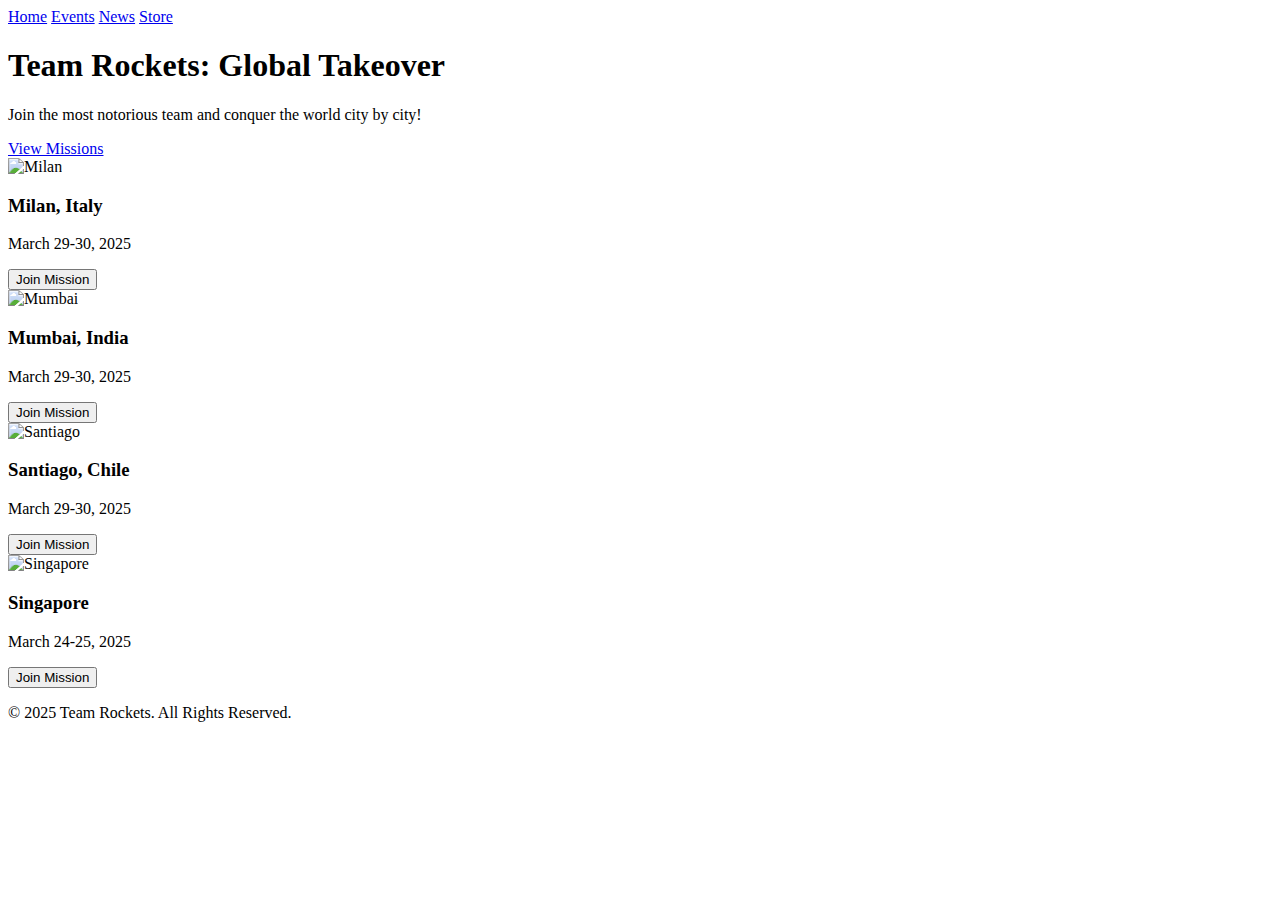
==== pages/Events/index.html @ 8e370ae1 "initial code" ====
<!DOCTYPE html>
<html lang="en">
<head>
    <meta charset="UTF-8">
    <meta name="viewport" content="width=device-width, initial-scale=1.0">
    <title>Team Rockets: Global Takeover Events</title>
    <link rel="stylesheet" href=".assets/event-style.css">
</head>
<body>

<header class="header">
    <nav class="nav">
        <a href="../../Home/index.html">Home</a>
        <a href="../News/index.html" class="active">Events</a>
        <a href="../Events.index.html">News</a>
        <a href="../Store/index.html">Store</a>
    </nav>
</header>

<section class="hero">
    <div class="hero-content">
        <h1>Team Rockets: Global Takeover</h1>
        <p>Join the most notorious team and conquer the world city by city!</p>
        <a href="#event-list" class="btn">View Missions</a>
    </div>
</section>

<section id="event-list" class="events">
    <div class="event-card" data-location="Milan, Italy">
        <img src="img/mewtwo.jpg" alt="Milan" class="event-img">
        <div class="event-info">
            <h3>Milan, Italy</h3>
            <p>March 29-30, 2025</p>
            <button class="btn">Join Mission</button>
        </div>
    </div>

    <div class="event-card" data-location="Mumbai, India">
        <img src="img/pikachu.jpg" alt="Mumbai" class="event-img">
        <div class="event-info">
            <h3>Mumbai, India</h3>
            <p>March 29-30, 2025</p>
            <button class="btn">Join Mission</button>
        </div>
    </div>

    <div class="event-card" data-location="Santiago, Chile">
        <img src="img/raikou.jpg" alt="Santiago" class="event-img">
        <div class="event-info">
            <h3>Santiago, Chile</h3>
            <p>March 29-30, 2025</p>
            <button class="btn">Join Mission</button>
        </div>
    </div>

    <div class="event-card" data-location="Singapore">
        <img src="img/charizard.jpg" alt="Singapore" class="event-img">
        <div class="event-info">
            <h3>Singapore</h3>
            <p>March 24-25, 2025</p>
            <button class="btn">Join Mission</button>
        </div>
    </div>
</section>

<footer class="footer">
    <p>© 2025 Team Rockets. All Rights Reserved.</p>
</footer>

<script src="assets/script.js"></script>
</body>
</html>
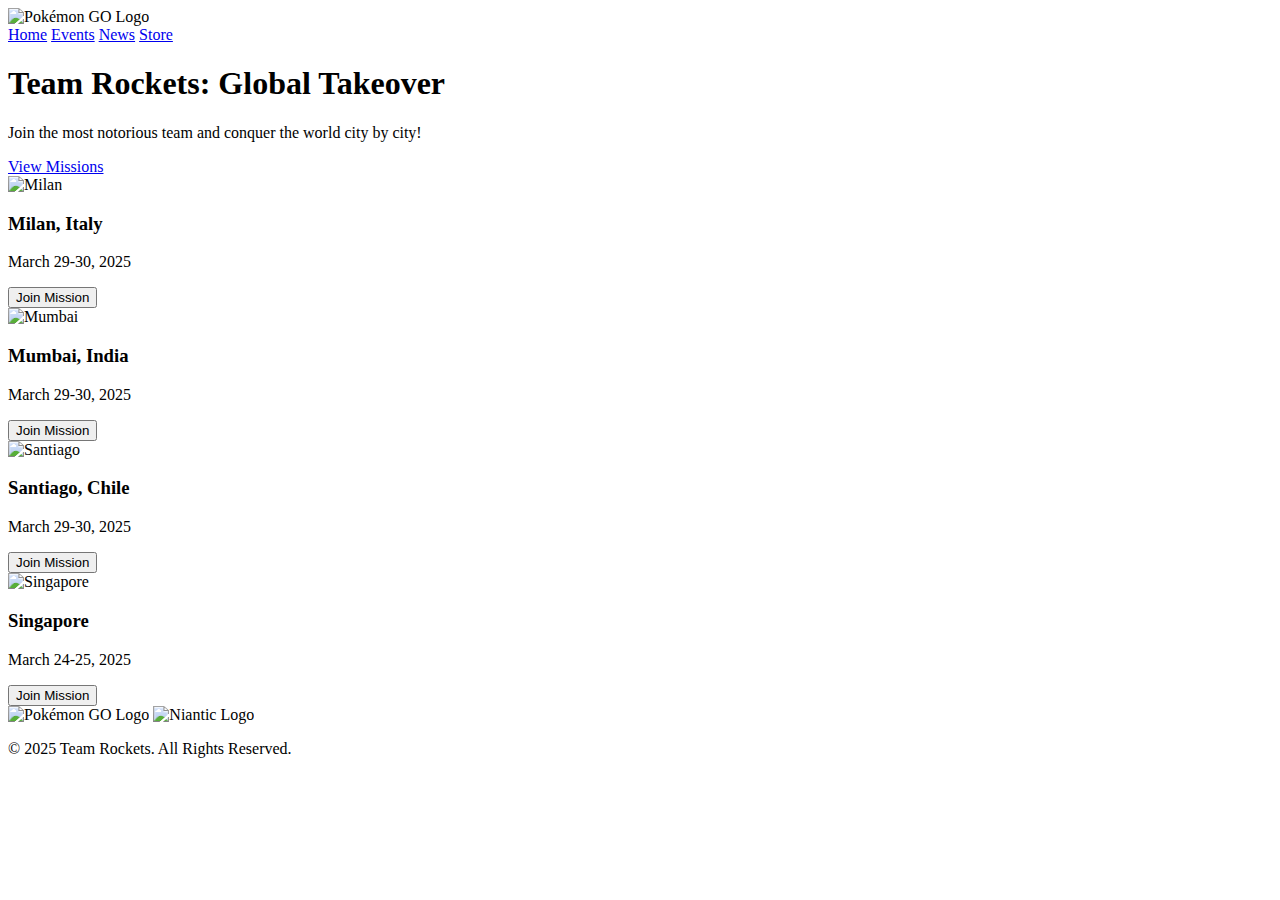
==== commit ff0379c6: "edited events page" ====
--- a/pages/Events/index.html
+++ b/pages/Events/index.html
@@ -3,18 +3,21 @@
 <head>
     <meta charset="UTF-8">
     <meta name="viewport" content="width=device-width, initial-scale=1.0">
-    <title>Team Rockets: Global Takeover Events</title>
-    <link rel="stylesheet" href=".assets/event-style.css">
+    <title>Team Rockets: Global Takeover</title>
+    <link rel="stylesheet" href="assets/event-style.css">
 </head>
 <body>
 
 <header class="header">
-    <nav class="nav">
-        <a href="../../Home/index.html">Home</a>
-        <a href="../News/index.html" class="active">Events</a>
-        <a href="../Events.index.html">News</a>
-        <a href="../Store/index.html">Store</a>
-    </nav>
+    <div class="logo-container">
+        <img src="assets/pokemon-go-logo.png" alt="Pokémon GO Logo" class="logo">
+        <nav class="nav">
+            <a href="../../Home/index.html">Home</a>
+            <a href="../News/index.html" class="active">Events</a>
+            <a href="../Events/index.html">News</a>
+            <a href="../Store/index.html">Store</a>
+        </nav>
+    </div>
 </header>
 
 <section class="hero">
@@ -27,7 +30,7 @@
 
 <section id="event-list" class="events">
     <div class="event-card" data-location="Milan, Italy">
-        <img src="img/mewtwo.jpg" alt="Milan" class="event-img">
+        <img src="assets/mewtwo.jpg" alt="Milan" class="event-img">
         <div class="event-info">
             <h3>Milan, Italy</h3>
             <p>March 29-30, 2025</p>
@@ -36,7 +39,7 @@
     </div>
 
     <div class="event-card" data-location="Mumbai, India">
-        <img src="img/pikachu.jpg" alt="Mumbai" class="event-img">
+        <img src="assets/pikachu.jpg" alt="Mumbai" class="event-img">
         <div class="event-info">
             <h3>Mumbai, India</h3>
             <p>March 29-30, 2025</p>
@@ -45,7 +48,7 @@
     </div>
 
     <div class="event-card" data-location="Santiago, Chile">
-        <img src="img/raikou.jpg" alt="Santiago" class="event-img">
+        <img src="assets/raikou.jpg" alt="Santiago" class="event-img">
         <div class="event-info">
             <h3>Santiago, Chile</h3>
             <p>March 29-30, 2025</p>
@@ -54,7 +57,7 @@
     </div>
 
     <div class="event-card" data-location="Singapore">
-        <img src="img/charizard.jpg" alt="Singapore" class="event-img">
+        <img src="assets/charizard.jpg" alt="Singapore" class="event-img">
         <div class="event-info">
             <h3>Singapore</h3>
             <p>March 24-25, 2025</p>
@@ -64,6 +67,10 @@
 </section>
 
 <footer class="footer">
+    <div class="footer-logos">
+        <img src="assets/pokemon-go-logo.png" alt="Pokémon GO Logo">
+        <img src="assets/niantic-logo.png" alt="Niantic Logo">
+    </div>
     <p>© 2025 Team Rockets. All Rights Reserved.</p>
 </footer>
 
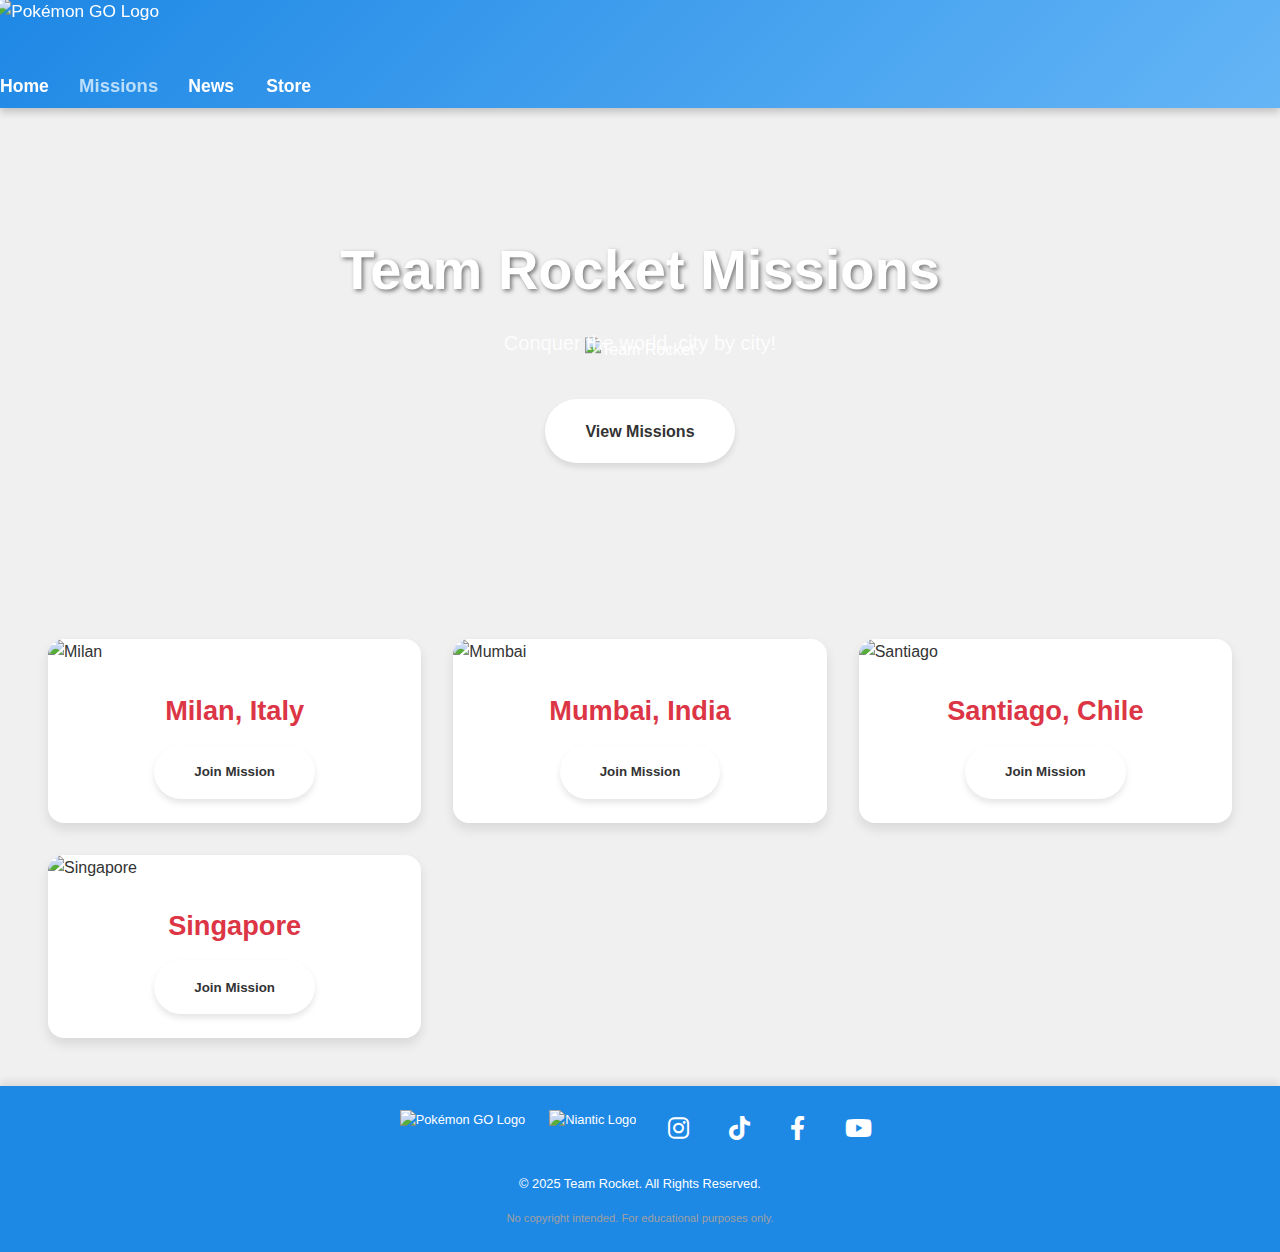
==== commit 650f1bc7: "edited events, home, news page" ====
--- a/pages/Events/index.html
+++ b/pages/Events/index.html
@@ -3,38 +3,42 @@
 <head>
     <meta charset="UTF-8">
     <meta name="viewport" content="width=device-width, initial-scale=1.0">
-    <title>Team Rockets: Global Takeover</title>
-    <link rel="stylesheet" href="assets/event-style.css">
+    <title>Team Rocket Missions</title>
+    <link rel="stylesheet" href="./style.css">
+    <link rel="stylesheet" href="https://cdnjs.cloudflare.com/ajax/libs/font-awesome/6.0.0-beta3/css/all.min.css">
+    <link href="https://fonts.googleapis.com/css2?family=Roboto:wght@400;700&display=swap" rel="stylesheet">
 </head>
 <body>
 
 <header class="header">
     <div class="logo-container">
         <img src="assets/pokemon-go-logo.png" alt="Pokémon GO Logo" class="logo">
-        <nav class="nav">
-            <a href="../../Home/index.html">Home</a>
-            <a href="../News/index.html" class="active">Events</a>
-            <a href="../Events/index.html">News</a>
-            <a href="../Store/index.html">Store</a>
-        </nav>
     </div>
+    <nav class="nav">
+        <a href="../../Home/index.html">Home</a>
+        <a href="../News/index.html" class="active">Missions</a>
+        <a href="../Events/index.html">News</a>
+        <a href="../Store/index.html">Store</a>
+    </nav>
 </header>
 
 <section class="hero">
     <div class="hero-content">
-        <h1>Team Rockets: Global Takeover</h1>
-        <p>Join the most notorious team and conquer the world city by city!</p>
-        <a href="#event-list" class="btn">View Missions</a>
+        <h1>Team Rocket Missions</h1>
+        <p>Conquer the world, city by city!</p>
+        <a href="#mission-list" class="btn">View Missions</a>
+    </div>
+    <div class="hero-image-overlay">
+        <img src="assets/team-rocket-image.png" alt="Team Rocket" class="hero-image">
     </div>
 </section>
 
-<section id="event-list" class="events">
+<section id="mission-list" class="events">
     <div class="event-card" data-location="Milan, Italy">
         <img src="assets/mewtwo.jpg" alt="Milan" class="event-img">
         <div class="event-info">
             <h3>Milan, Italy</h3>
-            <p>March 29-30, 2025</p>
-            <button class="btn">Join Mission</button>
+            <button class="btn join-button">Join Mission</button>
         </div>
     </div>
 
@@ -42,8 +46,7 @@
         <img src="assets/pikachu.jpg" alt="Mumbai" class="event-img">
         <div class="event-info">
             <h3>Mumbai, India</h3>
-            <p>March 29-30, 2025</p>
-            <button class="btn">Join Mission</button>
+            <button class="btn join-button">Join Mission</button>
         </div>
     </div>
 
@@ -51,8 +54,7 @@
         <img src="assets/raikou.jpg" alt="Santiago" class="event-img">
         <div class="event-info">
             <h3>Santiago, Chile</h3>
-            <p>March 29-30, 2025</p>
-            <button class="btn">Join Mission</button>
+            <button class="btn join-button">Join Mission</button>
         </div>
     </div>
 
@@ -60,8 +62,7 @@
         <img src="assets/charizard.jpg" alt="Singapore" class="event-img">
         <div class="event-info">
             <h3>Singapore</h3>
-            <p>March 24-25, 2025</p>
-            <button class="btn">Join Mission</button>
+            <button class="btn join-button">Join Mission</button>
         </div>
     </div>
 </section>
@@ -70,10 +71,22 @@
     <div class="footer-logos">
         <img src="assets/pokemon-go-logo.png" alt="Pokémon GO Logo">
         <img src="assets/niantic-logo.png" alt="Niantic Logo">
+        <a href="#" class="social-icon"><i class="fab fa-instagram"></i></a>
+        <a href="#" class="social-icon"><i class="fab fa-tiktok"></i></a>
+        <a href="#" class="social-icon"><i class="fab fa-facebook-f"></i></a>
+        <a href="#" class="social-icon"><i class="fab fa-youtube"></i></a>
     </div>
-    <p>© 2025 Team Rockets. All Rights Reserved.</p>
+    <p>© 2025 Team Rocket. All Rights Reserved.</p>
+    <p class="disclaimer">No copyright intended. For educational purposes only.</p>
 </footer>
+
+<div id="join-modal" class="modal">
+    <div class="modal-content">
+        <span class="close-modal">&times;</span>
+        <p id="modal-message"></p>
+    </div>
+</div>
 
 <script src="assets/script.js"></script>
 </body>
-</html>
+</html>--- a/pages/Events/style.css
+++ b/pages/Events/style.css
@@ -0,0 +1,268 @@
+* {
+  box-sizing: border-box;
+  margin: 0;
+  padding: 0;
+}
+
+body {
+  font-family: 'Montserrat', sans-serif;
+  background: #f0f0f0;
+  color: #333;
+  line-height: 1.6;
+}
+
+.header {
+  background: linear-gradient(135deg, #1e88e5, #64b5f6);
+  color: white;
+  box-shadow: 0 4px 8px rgba(0, 0, 0, 0.2);
+  position: sticky;
+  top: 0;
+  z-index: 100;
+}
+
+.header-content {
+  display: flex;
+  justify-content: space-between;
+  align-items: center;
+  padding: 1.5rem 2rem;
+  max-width: 1200px;
+  margin: 0 auto;
+}
+
+.logo-container {
+  display: flex;
+  align-items: center;
+  gap: 1.5rem;
+}
+
+.logo {
+  height: 4rem;
+  width: auto;
+  transition: transform 0.3s ease-in-out;
+}
+
+.logo:hover {
+  transform: scale(1.08);
+}
+
+.nav {
+  display: flex;
+  gap: 2rem;
+}
+
+.nav a {
+  color: white;
+  text-decoration: none;
+  font-weight: 600;
+  font-size: 1.1rem;
+  padding: 0.5rem 0;
+  transition: color 0.3s ease-in-out, transform 0.3s ease-in-out;
+}
+
+.nav a:hover,
+.nav a.active {
+  color: #bbdefb;
+  transform: scale(1.05);
+}
+
+.header-right {
+  display: flex;
+  align-items: center;
+}
+
+.user-profile {
+  background: none;
+  border: none;
+  color: white;
+  font-size: 2.2rem;
+  cursor: pointer;
+  transition: transform 0.3s ease-in-out;
+}
+
+.user-profile:hover {
+  transform: scale(1.1);
+}
+
+.hero {
+  background: none;
+  color: white;
+  text-align: center;
+  padding: 8rem 1rem;
+  position: relative;
+  overflow: hidden;
+}
+
+.hero-content {
+  h1 {
+      font-size: 3.5rem;
+      margin-bottom: 1.5rem;
+      line-height: 1.2;
+      position: relative;
+      z-index: 2;
+      text-shadow: 2px 2px 4px rgba(0, 0, 0, 0.5);
+  }
+
+  p {
+      font-size: 1.25rem;
+      margin-bottom: 2.5rem;
+      opacity: 0.9;
+      position: relative;
+      z-index: 2;
+  }
+}
+
+.btn {
+  display: inline-block;
+  background: white;
+  color: #333;
+  padding: 1.2rem 2.5rem;
+  text-decoration: none;
+  border-radius: 2rem;
+  transition: background-color 0.3s ease-in-out, transform 0.3s ease-in-out;
+  font-weight: 600;
+  border: none;
+  cursor: pointer;
+  position: relative;
+  z-index: 2;
+  box-shadow: 0 4px 6px rgba(0, 0, 0, 0.1);
+}
+
+.btn:hover {
+  background: #e0e0e0;
+  transform: translateY(-0.3rem);
+}
+
+.hero-image-overlay {
+  position: absolute;
+  top: 50%;
+  left: 50%;
+  transform: translate(-50%, -50%);
+  width: 60%;
+  max-width: 500px;
+  opacity: 1;
+  pointer-events: none;
+}
+
+.hero-image {
+  width: 100%;
+  height: auto;
+}
+
+.events {
+  display: grid;
+  grid-template-columns: repeat(auto-fit, minmax(300px, 1fr));
+  gap: 2rem;
+  padding: 3rem;
+}
+
+.event-card {
+  background: white;
+  border-radius: 1rem;
+  box-shadow: 0 6px 12px rgba(0, 0, 0, 0.1);
+  overflow: hidden;
+  transition: transform 0.3s ease-in-out, box-shadow 0.3s ease-in-out;
+}
+
+.event-card:hover {
+  transform: translateY(-0.5rem);
+  box-shadow: 0 8px 16px rgba(0, 0, 0, 0.2);
+}
+
+.event-img {
+  width: 100%;
+  height: 14rem;
+  object-fit: cover;
+  transition: transform 0.3s ease-in-out;
+}
+
+.event-info {
+  padding: 1.5rem;
+  text-align: center;
+}
+
+.event-info h3 {
+  font-size: 1.7rem;
+  color: #dc3545;
+  margin-bottom: 0.8rem;
+}
+
+.footer {
+  text-align: center;
+  padding: 1.5rem;
+  background: #1e88e5;
+  color: white;
+  font-size: 0.8rem;
+  box-shadow: 0 -0.25rem 0.5rem rgba(0, 0, 0, 0.1);
+  display: flex;
+  flex-direction: column;
+  align-items: center;
+  gap: 1rem;
+}
+
+.footer-logos {
+  display: flex;
+  justify-content: center;
+  gap: 1.5rem;
+}
+
+.footer-logos img {
+  height: 3rem;
+  transition: transform 0.3s ease-in-out;
+}
+
+.footer-logos img:hover {
+  transform: scale(1.05);
+}
+
+.social-icon {
+  color: white;
+  font-size: 1.5rem;
+  margin: 0 0.5rem;
+  transition: color 0.3s ease;
+}
+
+.social-icon:hover {
+  color: #bbdefb;
+}
+
+.disclaimer {
+  font-size: 0.7rem;
+  color: #a0a0a0;
+}
+
+.modal {
+  display: none;
+  position: fixed;
+  z-index: 1;
+  left: 0;
+  top: 0;
+  width: 100%;
+  height: 100%;
+  overflow: auto;
+  background-color: rgba(0, 0, 0, 0.4);
+}
+
+.modal-content {
+  background-color: #fefefe;
+  margin: 15% auto;
+  padding: 20px;
+  border: 1px solid #888;
+  width: 80%;
+  border-radius: 8px;
+  position: relative;
+}
+
+.close-modal {
+  color: #aaa;
+  float: right;
+  font-size: 28px;
+  font-weight: bold;
+  cursor: pointer;
+}
+
+.close-modal:hover,
+.close-modal:focus {
+  color: black;
+  text-decoration: none;
+  cursor: pointer;
+}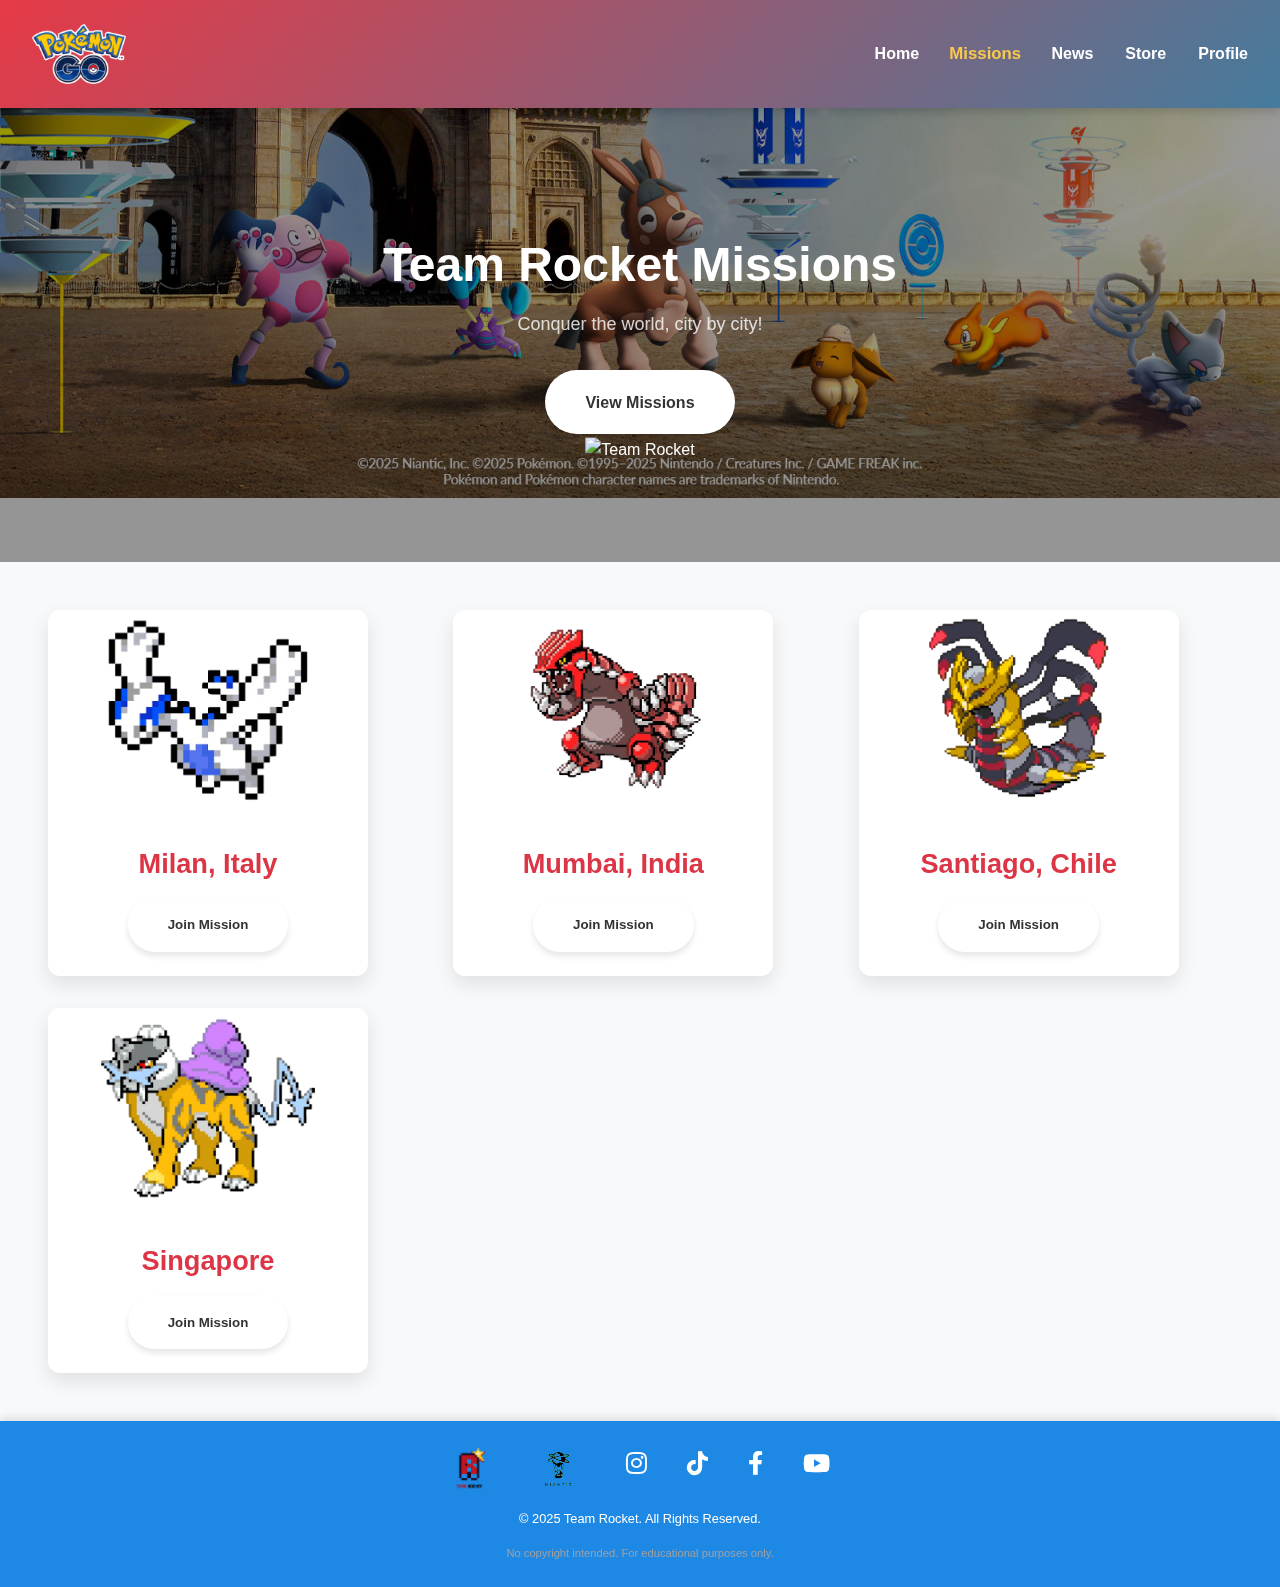
==== commit 267bd5eb: "final code" ====
--- a/pages/Events/index.html
+++ b/pages/Events/index.html
@@ -5,6 +5,8 @@
     <meta name="viewport" content="width=device-width, initial-scale=1.0">
     <title>Team Rocket Missions</title>
     <link rel="stylesheet" href="./style.css">
+    <link rel="stylesheet" href="../../assets/header.css">
+    <link rel="stylesheet" href="../../assets/footer.css">
     <link rel="stylesheet" href="https://cdnjs.cloudflare.com/ajax/libs/font-awesome/6.0.0-beta3/css/all.min.css">
     <link href="https://fonts.googleapis.com/css2?family=Roboto:wght@400;700&display=swap" rel="stylesheet">
 </head>
@@ -12,13 +14,14 @@
 
 <header class="header">
     <div class="logo-container">
-        <img src="assets/pokemon-go-logo.png" alt="Pokémon GO Logo" class="logo">
+        <img src="../../assets/img/poke-go-logo.png" alt="Pokémon GO Logo" class="logo">
     </div>
     <nav class="nav">
-        <a href="../../Home/index.html">Home</a>
+        <a href="../Home/index.html">Home</a>
         <a href="../News/index.html" class="active">Missions</a>
-        <a href="../Events/index.html">News</a>
+        <a href="../News/index.html">News</a>
         <a href="../Store/index.html">Store</a>
+        <a href="../Profile/index.html">Profile</a>
     </nav>
 </header>
 
@@ -29,13 +32,13 @@
         <a href="#mission-list" class="btn">View Missions</a>
     </div>
     <div class="hero-image-overlay">
-        <img src="assets/team-rocket-image.png" alt="Team Rocket" class="hero-image">
+        <img src="" alt="Team Rocket" class="hero-image">
     </div>
 </section>
 
 <section id="mission-list" class="events">
     <div class="event-card" data-location="Milan, Italy">
-        <img src="assets/mewtwo.jpg" alt="Milan" class="event-img">
+        <img src="../../assets/img/lugia.png" alt="Milan" class="event-img">
         <div class="event-info">
             <h3>Milan, Italy</h3>
             <button class="btn join-button">Join Mission</button>
@@ -43,7 +46,7 @@
     </div>
 
     <div class="event-card" data-location="Mumbai, India">
-        <img src="assets/pikachu.jpg" alt="Mumbai" class="event-img">
+        <img src="../../assets/img/groudon.png" alt="Mumbai" class="event-img">
         <div class="event-info">
             <h3>Mumbai, India</h3>
             <button class="btn join-button">Join Mission</button>
@@ -51,7 +54,7 @@
     </div>
 
     <div class="event-card" data-location="Santiago, Chile">
-        <img src="assets/raikou.jpg" alt="Santiago" class="event-img">
+        <img src="../../assets/img/gira.png" alt="Santiago" class="event-img">
         <div class="event-info">
             <h3>Santiago, Chile</h3>
             <button class="btn join-button">Join Mission</button>
@@ -59,7 +62,7 @@
     </div>
 
     <div class="event-card" data-location="Singapore">
-        <img src="assets/charizard.jpg" alt="Singapore" class="event-img">
+        <img src="../../assets/img/raikou.png" alt="Singapore" class="event-img">
         <div class="event-info">
             <h3>Singapore</h3>
             <button class="btn join-button">Join Mission</button>
@@ -69,8 +72,8 @@
 
 <footer class="footer">
     <div class="footer-logos">
-        <img src="assets/pokemon-go-logo.png" alt="Pokémon GO Logo">
-        <img src="assets/niantic-logo.png" alt="Niantic Logo">
+        <img src="../../assets/img/group-logo.png" alt="Pokémon GO Logo">
+        <img src="../../assets/img/niantic.png" alt="Niantic Logo" class="niantic">
         <a href="#" class="social-icon"><i class="fab fa-instagram"></i></a>
         <a href="#" class="social-icon"><i class="fab fa-tiktok"></i></a>
         <a href="#" class="social-icon"><i class="fab fa-facebook-f"></i></a>
--- a/pages/Events/style.css
+++ b/pages/Events/style.css
@@ -5,69 +5,10 @@
 }
 
 body {
-  font-family: 'Montserrat', sans-serif;
-  background: #f0f0f0;
-  color: #333;
-  line-height: 1.6;
-}
-
-.header {
-  background: linear-gradient(135deg, #1e88e5, #64b5f6);
-  color: white;
-  box-shadow: 0 4px 8px rgba(0, 0, 0, 0.2);
-  position: sticky;
-  top: 0;
-  z-index: 100;
-}
-
-.header-content {
-  display: flex;
-  justify-content: space-between;
-  align-items: center;
-  padding: 1.5rem 2rem;
-  max-width: 1200px;
-  margin: 0 auto;
-}
-
-.logo-container {
-  display: flex;
-  align-items: center;
-  gap: 1.5rem;
-}
-
-.logo {
-  height: 4rem;
-  width: auto;
-  transition: transform 0.3s ease-in-out;
-}
-
-.logo:hover {
-  transform: scale(1.08);
-}
-
-.nav {
-  display: flex;
-  gap: 2rem;
-}
-
-.nav a {
-  color: white;
-  text-decoration: none;
-  font-weight: 600;
-  font-size: 1.1rem;
-  padding: 0.5rem 0;
-  transition: color 0.3s ease-in-out, transform 0.3s ease-in-out;
-}
-
-.nav a:hover,
-.nav a.active {
-  color: #bbdefb;
-  transform: scale(1.05);
-}
-
-.header-right {
-  display: flex;
-  align-items: center;
+  font-family: 'Poppins', sans-serif;
+  background: #f8f9fa; 
+  color: #343a40; 
+  line-height: 1.6; 
 }
 
 .user-profile {
@@ -87,28 +28,24 @@
   background: none;
   color: white;
   text-align: center;
-  padding: 8rem 1rem;
-  position: relative;
-  overflow: hidden;
+  padding: 8rem 1rem; 
+  box-shadow: inset 0 0 0 1000px rgba(0, 0, 0, 0.4); 
+  background-image: url('../../assets/img/events-bg.png');
+  background-repeat: no-repeat;
+  background-size: cover;
+  background-position-y: -330px;
 }
 
-.hero-content {
-  h1 {
-      font-size: 3.5rem;
-      margin-bottom: 1.5rem;
-      line-height: 1.2;
-      position: relative;
-      z-index: 2;
-      text-shadow: 2px 2px 4px rgba(0, 0, 0, 0.5);
-  }
+.hero-content h1 {
+  font-size: 3rem; 
+  margin-bottom: 1rem;
+  line-height: 1.2; 
+}
 
-  p {
-      font-size: 1.25rem;
-      margin-bottom: 2.5rem;
-      opacity: 0.9;
-      position: relative;
-      z-index: 2;
-  }
+.hero-content p {
+  font-size: 1.125rem; 
+  margin-bottom: 2rem;
+  opacity: 0.8; 
 }
 
 .btn {
@@ -128,8 +65,8 @@
 }
 
 .btn:hover {
-  background: #e0e0e0;
-  transform: translateY(-0.3rem);
+  background: #f8961e; 
+  transform: translateY(-0.25rem);
 }
 
 .hero-image-overlay {
@@ -157,9 +94,10 @@
 
 .event-card {
   background: white;
-  border-radius: 1rem;
-  box-shadow: 0 6px 12px rgba(0, 0, 0, 0.1);
+  border-radius: 0.75rem;
+  box-shadow: 0 0.5rem 1.25rem rgba(0, 0, 0, 0.1); 
   overflow: hidden;
+  width: 20rem; 
   transition: transform 0.3s ease-in-out, box-shadow 0.3s ease-in-out;
 }
 
@@ -170,8 +108,8 @@
 
 .event-img {
   width: 100%;
-  height: 14rem;
-  object-fit: cover;
+  height: 12.5rem;
+  object-fit: contain;
   transition: transform 0.3s ease-in-out;
 }
 
@@ -184,50 +122,6 @@
   font-size: 1.7rem;
   color: #dc3545;
   margin-bottom: 0.8rem;
-}
-
-.footer {
-  text-align: center;
-  padding: 1.5rem;
-  background: #1e88e5;
-  color: white;
-  font-size: 0.8rem;
-  box-shadow: 0 -0.25rem 0.5rem rgba(0, 0, 0, 0.1);
-  display: flex;
-  flex-direction: column;
-  align-items: center;
-  gap: 1rem;
-}
-
-.footer-logos {
-  display: flex;
-  justify-content: center;
-  gap: 1.5rem;
-}
-
-.footer-logos img {
-  height: 3rem;
-  transition: transform 0.3s ease-in-out;
-}
-
-.footer-logos img:hover {
-  transform: scale(1.05);
-}
-
-.social-icon {
-  color: white;
-  font-size: 1.5rem;
-  margin: 0 0.5rem;
-  transition: color 0.3s ease;
-}
-
-.social-icon:hover {
-  color: #bbdefb;
-}
-
-.disclaimer {
-  font-size: 0.7rem;
-  color: #a0a0a0;
 }
 
 .modal {
@@ -265,4 +159,8 @@
   color: black;
   text-decoration: none;
   cursor: pointer;
+}
+
+.niantic {
+  mix-blend-mode: darken;
 }--- a/assets/header.css
+++ b/assets/header.css
@@ -0,0 +1,49 @@
+.header {
+    background: linear-gradient(135deg, #e63946, #457b9d); 
+    color: white;
+    box-shadow: 0 4px 8px rgba(0, 0, 0, 0.2);
+    position: sticky;
+    top: 0;
+    display: flex;
+    flex-direction: row;
+    justify-content: space-between;
+    align-items: center;
+    padding: 1.5rem 2rem; 
+    box-shadow: 0 0.25rem 0.5rem rgba(0, 0, 0, 0.15); 
+    z-index: 100;
+  }
+  
+  .logo-container {
+    display: flex;
+    align-items: center;
+    gap: 1.5rem;
+  }
+  
+  .logo {
+    height: 3.75rem; 
+    width: auto;
+    transition: transform 0.3s ease-in-out;
+  }
+  
+  .logo:hover {
+    transform: scale(1.05); 
+  }
+  
+  .nav {
+    display: flex;
+    gap: 2rem;
+  }
+  
+  .nav a {
+    color: white;
+    text-decoration: none;
+    font-weight: 600; 
+    font-size: 1rem;
+    transition: color 0.3s ease-in-out, transform 0.3s ease-in-out;
+  }
+  
+  .nav a:hover,
+  .nav a.active {
+    color: #f9c74f; 
+    transform: scale(1.05);
+  }--- a/assets/footer.css
+++ b/assets/footer.css
@@ -0,0 +1,43 @@
+.footer {
+    text-align: center;
+    padding: 1.5rem;
+    background: #1e88e5;
+    color: white;
+    font-size: 0.8rem;
+    box-shadow: 0 -0.25rem 0.5rem rgba(0, 0, 0, 0.1);
+    display: flex;
+    flex-direction: column;
+    align-items: center;
+    gap: 1rem;
+  }
+  
+  .footer-logos {
+    display: flex;
+    justify-content: center;
+    gap: 1.5rem;
+  }
+  
+  .footer-logos img {
+    height: 3rem;
+    transition: transform 0.3s ease-in-out;
+  }
+  
+  .footer-logos img:hover {
+    transform: scale(1.05);
+  }
+  
+  .social-icon {
+    color: white;
+    font-size: 1.5rem;
+    margin: 0 0.5rem;
+    transition: color 0.3s ease;
+  }
+  
+  .social-icon:hover {
+    color: #bbdefb;
+  }
+  
+  .disclaimer {
+    font-size: 0.7rem;
+    color: #a0a0a0;
+  }